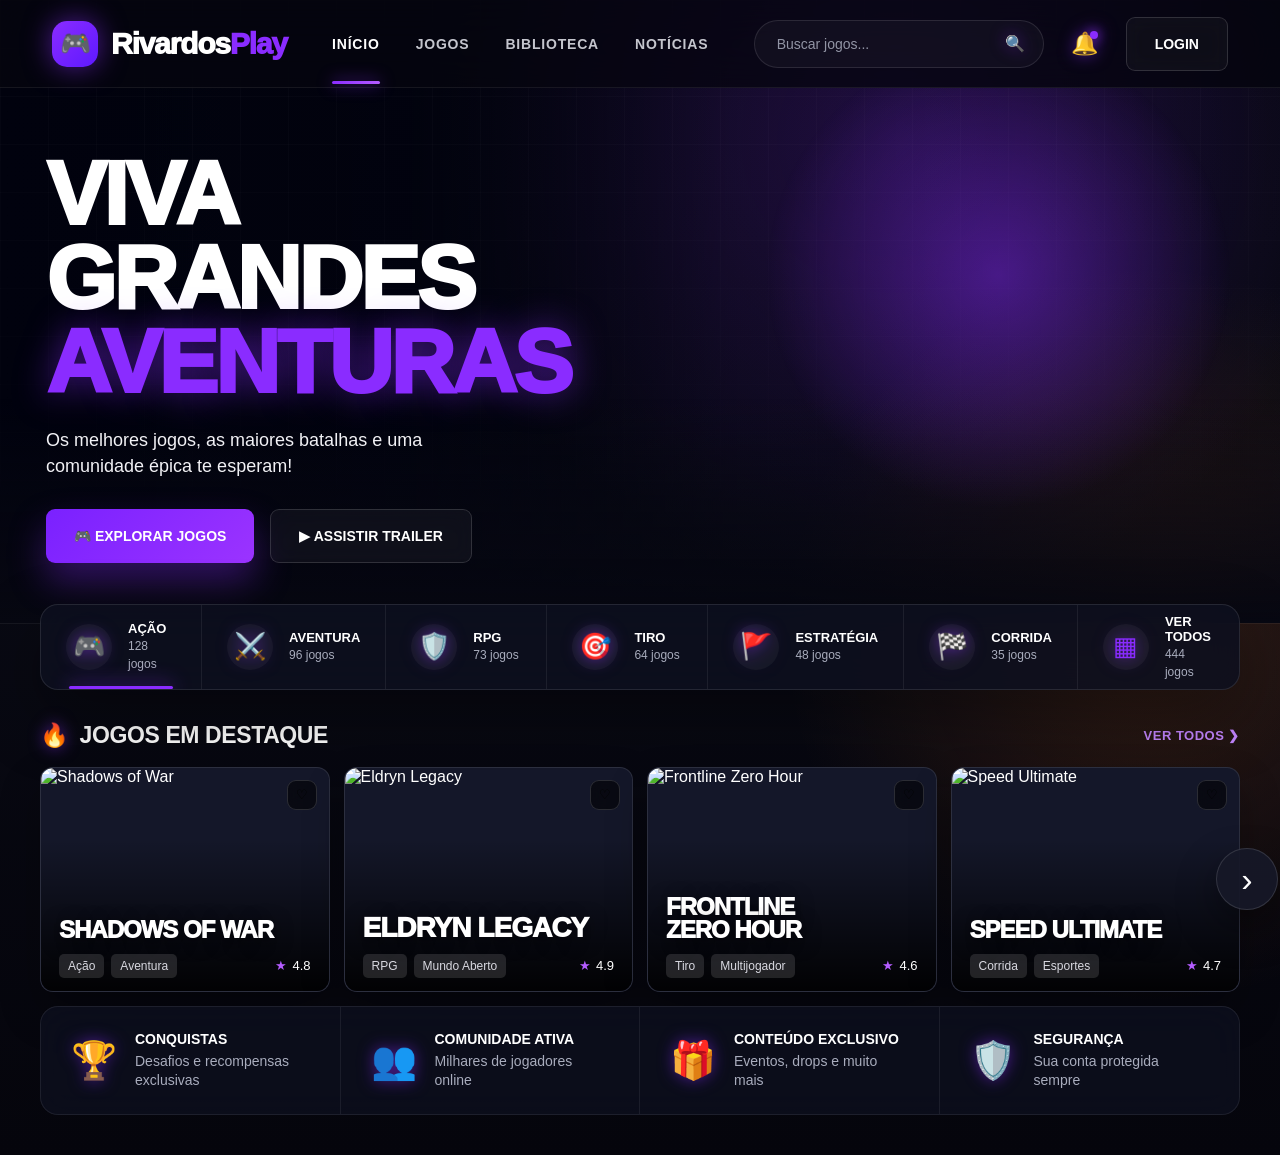
==== index.html @ 7f1980a7 "v01" ====
<!DOCTYPE html>
<html lang="pt-BR">
<head>
  <meta charset="UTF-8" />
  <meta name="viewport" content="width=device-width, initial-scale=1.0" />
  <title>RivardosPlay — Site de Jogos</title>
  <link rel="stylesheet" href="style.css" />
</head>
<body>
   <header class="topbar">
    <div class="logo">
      <div class="logo-icon">🎮</div>
      <div>Rivardos<span>Play</span></div>
    </div>

    <nav class="nav">
      <a href="index.html" class="active">Início</a>
      <a href="games.html">Jogos</a>
      <a href="library.html">Biblioteca</a>
      <a href="news.html">Notícias</a>
    </nav>

    <div class="mobile-menu">☰</div>

    <div class="top-actions">
      <label class="search">
        <input type="text" id="searchInput" placeholder="Buscar jogos..." />
        <span>🔍</span>
      </label>

      <div class="bell">🔔</div>

<div class="user-panel" id="userPanel" style="display: none;">
          <div class="user">
            <div class="avatar" id="userAvatar">🛡️</div>
            <div class="user-info-clickable" id="userInfoClickable">
              <strong id="userName">PlayerOne</strong>
              <small>Nível <span id="userLevel">24</span></small>
            </div>
          </div>
          <button id="logoutBtn" title="Sair" style="background: none; border: none; font-size: 18px; cursor: pointer; margin-left: 8px;">🚪</button>
        </div>

        <!-- Player Info Panel -->
        <div class="player-info-panel" id="playerInfoPanel">
          <div class="player-info-header">
            <h3>Informações do Jogador</h3>
            <div class="header-actions">
              <button id="editPlayerInfo" class="edit-btn">Editar</button>
              <button id="closePlayerInfo" class="close-btn">×</button>
            </div>
          </div>
          <div class="player-info-content">
            <div class="info-item">
              <span class="info-label">Nome de Usuário:</span>
              <span class="info-value display-value" id="playerUsernameDisplay"></span>
              <input type="text" class="edit-input" id="editUsername" placeholder="Nome de usuário" />
            </div>
            <div class="info-item">
              <span class="info-label">Email:</span>
              <span class="info-value display-value" id="playerEmailDisplay"></span>
              <input type="email" class="edit-input" id="editEmail" placeholder="Email" />
            </div>
            <div class="info-item">
              <span class="info-label">Nível:</span>
              <span class="info-value display-value" id="playerLevelDisplay"></span>
            </div>
            <div class="info-item">
              <span class="info-label">Avatar:</span>
              <span class="info-value display-value" id="playerAvatarDisplay"></span>
              <select class="edit-input" id="editAvatar">
                <option value="🛡️">🛡️ Escudo</option>
                <option value="⚔️">⚔️ Espada</option>
                <option value="🎯">🎯 Alvo</option>
                <option value="🏁">🏁 Bandeira</option>
                <option value="🚩">🚩 Sinal</option>
                <option value="🎮">🎮 Controle</option>
                <option value="💎">💎 Diamante</option>
                <option value="👑">👑 Coroa</option>
                <option value="🎪">🎪 Palhaço</option>
                <option value="🚀">🚀 Foguete</option>
                <option value="👾">👾 Alienígena</option>
                <option value="👻">👻 Fantasma</option>
              </select>
            </div>
            <div class="info-item">
              <span class="info-label">XP Atual:</span>
              <span class="info-value display-value" id="playerXpDisplay">1250/1500</span>
            </div>
            <div class="info-item">
              <span class="info-label">Jogos Favoritos:</span>
              <span class="info-value display-value" id="playerFavoritesDisplay"></span>
            </div>
            <div class="info-item">
              <span class="info-label">Horas Jogadas:</span>
              <span class="info-value display-value" id="playerHoursDisplay"></span>
            </div>
          </div>
          <div class="player-info-footer">
            <button id="savePlayerInfo" class="btn btn-primary">Salvar</button>
            <button id="cancelEditPlayerInfo" class="btn btn-ghost">Cancelar</button>
          </div>
        </div>

      <a href="admin.html" class="btn btn-ghost" id="adminLink" style="display: none;">Admin</a>
      <a href="login.html" class="btn btn-ghost" id="loginBtn">Login</a>
    </div>
  </header>

  <main>
    <section class="hero">
      <div class="container">
        <div class="hero-content">
          <h1>Viva grandes <span>aventuras</span></h1>
          <p>Os melhores jogos, as maiores batalhas e uma comunidade épica te esperam!</p>

          <div class="hero-buttons">
            <a href="#games" class="btn btn-primary">🎮 Explorar jogos</a>
            <a href="#" class="btn btn-ghost">▶ Assistir trailer</a>
          </div>
        </div>
      </div>
    </section>

    <div class="container">
      <section class="category-bar">
        <div class="cat active" data-filter="all">
          <div class="cat-icon">🎮</div>
          <div><strong>Ação</strong><small>128 jogos</small></div>
        </div>
        <div class="cat" data-filter="aventura">
          <div class="cat-icon">⚔️</div>
          <div><strong>Aventura</strong><small>96 jogos</small></div>
        </div>
        <div class="cat" data-filter="rpg">
          <div class="cat-icon">🛡️</div>
          <div><strong>RPG</strong><small>73 jogos</small></div>
        </div>
        <div class="cat" data-filter="tiro">
          <div class="cat-icon">🎯</div>
          <div><strong>Tiro</strong><small>64 jogos</small></div>
        </div>
        <div class="cat" data-filter="estrategia">
          <div class="cat-icon">🚩</div>
          <div><strong>Estratégia</strong><small>48 jogos</small></div>
        </div>
        <div class="cat" data-filter="corrida">
          <div class="cat-icon">🏁</div>
          <div><strong>Corrida</strong><small>35 jogos</small></div>
        </div>
        <div class="cat" data-filter="all">
          <div class="cat-icon">▦</div>
          <div><strong>Ver todos</strong><small>444 jogos</small></div>
        </div>
      </section>

      <section id="games">
        <div class="section-head">
          <h2 class="section-title"><span>🔥</span> Jogos em destaque</h2>
          <a href="#" class="view-all">VER TODOS ❯</a>
        </div>

        <div class="games-grid" id="gamesGrid">
          <article class="game-card" data-name="Shadows of War" data-category="acao aventura">
            <img src="https://images.unsplash.com/photo-1542751110-97427bbecf20?auto=format&fit=crop&w=900&q=90" alt="Shadows of War">
            <button class="favorite">♡</button>
            <div class="game-info">
              <h3 class="game-title small">Shadows of War</h3>
              <div class="meta">
                <div class="tags"><span class="tag">Ação</span><span class="tag">Aventura</span></div>
                <div class="rating"><span>★</span> 4.8</div>
              </div>
            </div>
          </article>

          <article class="game-card" data-name="Eldryn Legacy" data-category="rpg aventura">
            <img src="https://images.unsplash.com/photo-1518709268805-4e9042af2176?auto=format&fit=crop&w=900&q=90" alt="Eldryn Legacy">
            <button class="favorite">♡</button>
            <div class="game-info">
              <h3 class="game-title">Eldryn Legacy</h3>
              <div class="meta">
                <div class="tags"><span class="tag">RPG</span><span class="tag">Mundo Aberto</span></div>
                <div class="rating"><span>★</span> 4.9</div>
              </div>
            </div>
          </article>

          <article class="game-card" data-name="Frontline Zero Hour" data-category="tiro acao">
            <img src="https://images.unsplash.com/photo-1560253023-3ec5d502959f?auto=format&fit=crop&w=900&q=90" alt="Frontline Zero Hour">
            <button class="favorite">♡</button>
            <div class="game-info">
              <h3 class="game-title small">Frontline <br>Zero Hour</h3>
              <div class="meta">
                <div class="tags"><span class="tag">Tiro</span><span class="tag">Multijogador</span></div>
                <div class="rating"><span>★</span> 4.6</div>
              </div>
            </div>
          </article>

          <article class="game-card" data-name="Speed Ultimate" data-category="corrida">
            <img src="https://images.unsplash.com/photo-1503736334956-4c8f8e92946d?auto=format&fit=crop&w=900&q=90" alt="Speed Ultimate">
            <button class="favorite">♡</button>
            <div class="game-info">
              <h3 class="game-title small">Speed Ultimate</h3>
              <div class="meta">
                <div class="tags"><span class="tag">Corrida</span><span class="tag">Esportes</span></div>
                <div class="rating"><span>★</span> 4.7</div>
              </div>
            </div>
          </article>

          <button class="side-arrow" id="shuffleBtn">›</button>
        </div>
      </section>

      <section class="features">
        <div class="feature">
          <div class="feature-icon">🏆</div>
          <div><strong>Conquistas</strong><p>Desafios e recompensas exclusivas</p></div>
        </div>
        <div class="feature">
          <div class="feature-icon">👥</div>
          <div><strong>Comunidade ativa</strong><p>Milhares de jogadores online</p></div>
        </div>
        <div class="feature">
          <div class="feature-icon">🎁</div>
          <div><strong>Conteúdo exclusivo</strong><p>Eventos, drops e muito mais</p></div>
        </div>
        <div class="feature">
          <div class="feature-icon">🛡️</div>
          <div><strong>Segurança</strong><p>Sua conta protegida sempre</p></div>
        </div>
      </section>
    </div>
  </main>

  <script src="script.js"></script>
</body>
</html>
---- style.css ----
* {
  margin: 0;
  padding: 0;
  box-sizing: border-box;
  font-family: Inter, Arial, Helvetica, sans-serif;
}

:root {
  --bg: #070812;
  --bg-soft: #0d0f1d;
  --card: rgba(18, 21, 37, 0.82);
  --card-border: rgba(255, 255, 255, 0.09);
  --text: #ffffff;
  --muted: #a9adbd;
  --purple: #8a2cff;
  --purple-2: #b45cff;
  --orange: #ff7a1a;
  --glass: rgba(10, 12, 25, 0.72);
}

body {
  background:
    radial-gradient(circle at 70% 12%, rgba(138, 44, 255, 0.25), transparent 34%),
    radial-gradient(circle at 90% 55%, rgba(255, 122, 26, 0.16), transparent 28%),
    linear-gradient(180deg, #070812 0%, #090a14 45%, #05050c 100%);
  color: var(--text);
  min-height: 100vh;
  overflow-x: hidden;
}

body::before {
  content: "";
  position: fixed;
  inset: 0;
  background-image:
    linear-gradient(rgba(255,255,255,0.025) 1px, transparent 1px),
    linear-gradient(90deg, rgba(255,255,255,0.025) 1px, transparent 1px);
  background-size: 48px 48px;
  pointer-events: none;
  mask-image: linear-gradient(to bottom, black, transparent 72%);
  z-index: -1;
}

.topbar {
  height: 88px;
  padding: 0 52px;
  display: flex;
  align-items: center;
  justify-content: space-between;
  background: rgba(4, 5, 13, 0.78);
  backdrop-filter: blur(22px);
  border-bottom: 1px solid rgba(255,255,255,0.07);
  position: sticky;
  top: 0;
  z-index: 20;
}

.logo {
  display: flex;
  align-items: center;
  gap: 13px;
  font-size: 30px;
  font-weight: 950;
  letter-spacing: -1.2px;
}

.logo-icon {
  width: 46px;
  height: 46px;
  display: grid;
  place-items: center;
  border-radius: 15px;
  background: linear-gradient(135deg, var(--purple), #5e19ff);
  box-shadow: 0 0 28px rgba(138, 44, 255, .55);
  font-size: 25px;
  color: var(--purple);
}

.logo span:last-child {
  color: var(--purple);
}

.bell, .search span, .cat-icon, .feature-icon, .section-title span, #logoutBtn {
  color: var(--purple);
  filter: drop-shadow(0 0 8px rgba(138, 44, 255, 0.5));
}

.nav {
  display: flex;
  align-items: center;
  gap: 36px;
}

.nav a {
  color: #c4c5cd;
  text-decoration: none;
  font-size: 14px;
  font-weight: 800;
  letter-spacing: .8px;
  text-transform: uppercase;
  position: relative;
  transition: .25s;
}

.nav a:hover,
.nav a.active {
  color: #fff;
}

.nav a.active::after {
  content: "";
  position: absolute;
  left: 0;
  right: 0;
  bottom: -32px;
  height: 3px;
  border-radius: 20px;
  background: linear-gradient(90deg, var(--purple), var(--purple-2));
  box-shadow: 0 0 16px rgba(138,44,255,.8);
}

.top-actions {
  display: flex;
  align-items: center;
  gap: 20px;
}

.search {
  width: 290px;
  height: 48px;
  border-radius: 999px;
  border: 1px solid rgba(255,255,255,.11);
  background: rgba(255,255,255,.035);
  display: flex;
  align-items: center;
  padding: 0 18px 0 22px;
}

.search input {
  flex: 1;
  border: 0;
  outline: 0;
  background: transparent;
  color: #fff;
  font-size: 14px;
}

.search input::placeholder { color: #9295a5; }

.bell {
  width: 42px;
  height: 42px;
  border-radius: 50%;
  display: grid;
  place-items: center;
  color: #fff;
  font-size: 22px;
  position: relative;
}

.bell::after {
  content: "";
  position: absolute;
  right: 8px;
  top: 8px;
  width: 8px;
  height: 8px;
  border-radius: 50%;
  background: var(--purple);
  box-shadow: 0 0 12px var(--purple);
}

.user {
  display: flex;
  align-items: center;
  gap: 12px;
}

.avatar {
  width: 54px;
  height: 54px;
  border-radius: 50%;
  background:
    radial-gradient(circle at 50% 35%, #a25bff, transparent 28%),
    linear-gradient(145deg, #11172b, #05060c);
  border: 2px solid rgba(138,44,255,.7);
  box-shadow: 0 0 24px rgba(138,44,255,.42);
  display: grid;
  place-items: center;
  font-size: 27px;
}

.user strong { display: block; font-size: 14px; }
.user small { color: var(--muted); }

.container {
  width: min(1380px, calc(100% - 80px));
  margin: 0 auto;
}

.hero {
  min-height: 430px;
  display: grid;
  grid-template-columns: 43% 57%;
  align-items: center;
  position: relative;
  overflow: hidden;
  border-bottom: 1px solid rgba(255,255,255,.06);
}

.hero::before {
  content: "";
  position: absolute;
  inset: 0;
  background:
    linear-gradient(90deg, #070812 0%, rgba(7,8,18,.9) 32%, rgba(7,8,18,.25) 57%, rgba(7,8,18,.1) 100%),
    url('https://images.unsplash.com/photo-1542751371-adc38448a05e?auto=format&fit=crop&w=1800&q=90') center right / cover;
  filter: saturate(1.1) contrast(1.05);
  z-index: -2;
}

.hero::after {
  content: "";
  position: absolute;
  inset: 0;
  background:
    radial-gradient(circle at 78% 35%, rgba(138,44,255,.42), transparent 22%),
    linear-gradient(180deg, transparent 58%, var(--bg) 100%);
  z-index: -1;
}

.hero-content {
  padding: 64px 0 60px 6px;
}

.hero h1 {
  font-size: clamp(54px, 7vw, 96px);
  line-height: .94;
  letter-spacing: -3px;
  font-weight: 1000;
  max-width: 620px;
  text-transform: uppercase;
}

.hero h1 span {
  display: block;
  color: var(--purple);
  text-shadow: 0 0 35px rgba(138,44,255,.5);
}

.hero p {
  margin-top: 22px;
  color: #f1f1f5;
  font-size: 18px;
  line-height: 1.45;
  max-width: 440px;
}

.hero-buttons {
  margin-top: 30px;
  display: flex;
  gap: 16px;
  flex-wrap: wrap;
}

.btn {
  height: 54px;
  padding: 0 28px;
  border-radius: 9px;
  border: 1px solid rgba(255,255,255,.14);
  display: inline-flex;
  align-items: center;
  gap: 10px;
  color: #fff;
  text-decoration: none;
  font-weight: 900;
  font-size: 14px;
  text-transform: uppercase;
  transition: .22s;
  cursor: pointer;
}

.btn-primary {
  background: linear-gradient(135deg, #7a21ff, #9b33ff);
  border: 0;
  box-shadow: 0 18px 36px rgba(138,44,255,.34);
}

.btn-ghost {
  background: rgba(255,255,255,.045);
  backdrop-filter: blur(10px);
}

.btn:hover {
  transform: translateY(-3px);
  filter: brightness(1.12);
}

.category-bar {
  transform: translateY(-20px);
  display: grid;
  grid-template-columns: repeat(7, 1fr);
  gap: 0;
  background: rgba(13, 15, 30, 0.87);
  border: 1px solid rgba(255,255,255,.1);
  border-radius: 18px;
  overflow: hidden;
  backdrop-filter: blur(20px);
  box-shadow: 0 26px 65px rgba(0,0,0,.35);
}

.cat {
  min-height: 84px;
  display: flex;
  align-items: center;
  gap: 16px;
  padding: 0 25px;
  border-right: 1px solid rgba(255,255,255,.07);
  cursor: pointer;
  position: relative;
  transition: .25s;
}

.cat:last-child { border-right: 0; }
.cat:hover { background: rgba(138,44,255,.11); }
.cat.active::after {
  content: "";
  position: absolute;
  left: 28px;
  right: 28px;
  bottom: 0;
  height: 3px;
  border-radius: 999px;
  background: var(--purple);
  box-shadow: 0 0 20px var(--purple);
}

.cat-icon {
  width: 46px;
  height: 46px;
  min-width: 46px;
  border-radius: 50%;
  display: grid;
  place-items: center;
  font-size: 26px;
  color: var(--purple-2);
  background: rgba(255,255,255,.045);
}

.cat strong {
  display: block;
  font-size: 13px;
  text-transform: uppercase;
}

.cat small {
  color: var(--muted);
  font-size: 12px;
}

.section-head {
  margin-top: 12px;
  margin-bottom: 18px;
  display: flex;
  align-items: center;
  justify-content: space-between;
}

.section-title {
  display: flex;
  align-items: center;
  gap: 11px;
  font-size: 23px;
  text-transform: uppercase;
  letter-spacing: -.4px;
}

.section-title span {
  color: var(--purple);
  filter: drop-shadow(0 0 14px rgba(138,44,255,.75));
}

.view-all {
  color: #c386ff;
  text-decoration: none;
  font-weight: 900;
  font-size: 13px;
  letter-spacing: .5px;
}

.games-grid {
  display: grid;
  grid-template-columns: repeat(4, 1fr);
  gap: 14px;
  position: relative;
}

.admin-panel {
  margin-top: 24px;
  background: rgba(13, 15, 30, 0.92);
  border: 1px solid rgba(255,255,255,.08);
  border-radius: 18px;
  padding: 26px;
  box-shadow: 0 18px 38px rgba(0,0,0,.28);
}

.admin-warning {
  margin-bottom: 18px;
  color: #ffc769;
  font-size: 14px;
}

.admin-actions {
  display: flex;
  justify-content: flex-end;
  margin-bottom: 18px;
}

.admin-table-wrapper {
  overflow-x: auto;
}

.admin-table {
  width: 100%;
  border-collapse: collapse;
  min-width: 860px;
}

.admin-table th,
.admin-table td {
  padding: 14px 16px;
  color: #d8d8e0;
  font-size: 14px;
  border-bottom: 1px solid rgba(255,255,255,.08);
}

.admin-table th {
  text-align: left;
  text-transform: uppercase;
  letter-spacing: .4px;
  color: #9b9bc7;
}

.admin-table tbody tr:hover {
  background: rgba(255,255,255,.03);
}

.admin-table td button {
  font-size: 12px;
  padding: 8px 10px;
}

.game-card {
  height: 225px;
  border-radius: 13px;
  overflow: hidden;
  position: relative;
  background: #141729;
  border: 1px solid rgba(255,255,255,.1);
  box-shadow: 0 20px 40px rgba(0,0,0,.28);
  cursor: pointer;
  transition: .28s ease;
}

.game-card:hover {
  transform: translateY(-7px) scale(1.012);
  border-color: rgba(138,44,255,.65);
  box-shadow: 0 24px 60px rgba(138,44,255,.19);
}

.game-card img {
  width: 100%;
  height: 100%;
  object-fit: cover;
  transition: .35s ease;
  filter: saturate(1.1) contrast(1.08);
}

.game-card:hover img { transform: scale(1.07); }

.game-card::after {
  content: "";
  position: absolute;
  inset: 0;
  background: linear-gradient(180deg, transparent 32%, rgba(0,0,0,.92) 100%);
}

.favorite {
  position: absolute;
  top: 12px;
  right: 12px;
  z-index: 2;
  width: 30px;
  height: 30px;
  border-radius: 9px;
  display: grid;
  place-items: center;
  background: rgba(0,0,0,.55);
  border: 1px solid rgba(255,255,255,.14);
  backdrop-filter: blur(12px);
  transition: .2s;
}

.favorite.active,
.favorite:hover {
  background: rgba(138,44,255,.85);
}

.game-info {
  position: absolute;
  left: 18px;
  right: 18px;
  bottom: 13px;
  z-index: 2;
}

.game-title {
  font-size: 28px;
  font-weight: 1000;
  line-height: .95;
  letter-spacing: -1px;
  text-transform: uppercase;
  text-shadow: 0 4px 18px rgba(0,0,0,.65);
}

.game-title.small { font-size: 24px; }

.meta {
  margin-top: 12px;
  display: flex;
  align-items: center;
  justify-content: space-between;
  gap: 12px;
}

.tags {
  display: flex;
  gap: 7px;
  flex-wrap: wrap;
}

.tag {
  padding: 5px 9px;
  border-radius: 5px;
  background: rgba(255,255,255,.12);
  color: #d8d8e0;
  font-size: 12px;
}

.rating {
  color: #fff;
  font-size: 13px;
  display: flex;
  align-items: center;
  gap: 5px;
  white-space: nowrap;
}

.rating span { color: var(--purple-2); }

.features {
  margin-top: 14px;
  margin-bottom: 40px;
  display: grid;
  grid-template-columns: repeat(4, 1fr);
  background: rgba(13, 15, 30, 0.8);
  border: 1px solid rgba(255,255,255,.08);
  border-radius: 18px;
  overflow: hidden;
  backdrop-filter: blur(16px);
}

.feature {
  min-height: 104px;
  display: flex;
  align-items: center;
  gap: 18px;
  padding: 24px 30px;
  border-right: 1px solid rgba(255,255,255,.07);
}

.feature:last-child { border-right: 0; }

.feature-icon {
  color: var(--purple);
  font-size: 37px;
  filter: drop-shadow(0 0 15px rgba(138,44,255,.65));
}

.feature strong {
  display: block;
  font-size: 14px;
  text-transform: uppercase;
  margin-bottom: 5px;
}

.feature p {
  color: var(--muted);
  font-size: 14px;
  line-height: 1.35;
}

.side-arrow {
  position: absolute;
  right: -38px;
  top: 50%;
  transform: translateY(-50%);
  width: 62px;
  height: 62px;
  border-radius: 50%;
  border: 1px solid rgba(255,255,255,.13);
  background: rgba(22,24,40,.92);
  color: #fff;
  font-size: 34px;
  display: grid;
  place-items: center;
  box-shadow: 0 18px 40px rgba(0,0,0,.4);
  cursor: pointer;
  z-index: 8;
}

.auth-section {
  margin-top: 40px;
  padding: 30px;
  background: rgba(13, 15, 30, 0.87);
  border: 1px solid rgba(255,255,255,.1);
  border-radius: 18px;
  backdrop-filter: blur(20px);
}

.auth-container {
  max-width: 400px;
  margin: 0 auto;
}

.auth-tabs {
  display: flex;
  gap: 8px;
  margin-bottom: 20px;
  background: rgba(255,255,255,.04);
  border-radius: 10px;
  padding: 6px;
}

.auth-tab {
  flex: 1;
  padding: 12px;
  background: transparent;
  border: 0;
  border-radius: 6px;
  color: var(--muted);
  font-weight: 700;
  cursor: pointer;
  transition: .25s;
}

.auth-tab.active {
  background: linear-gradient(135deg, var(--purple), var(--purple-2));
  color: #fff;
}

.auth-form {
  display: none;
  flex-direction: column;
  gap: 15px;
}

.auth-form.active {
  display: flex;
}

.form-group input {
  width: 100%;
  height: 48px;
  padding: 0 16px;
  border-radius: 9px;
  border: 1px solid rgba(255,255,255,.14);
  background: rgba(255,255,255,.045);
  color: #fff;
  font-size: 14px;
  outline: 0;
}

.form-group input::placeholder {
  color: #9295a5;
}

.auth-form .btn {
  width: 100%;
  justify-content: center;
}

.bell, .search span, .cat-icon, .feature-icon, .section-title span, #logoutBtn {
  color: var(--purple);
  filter: drop-shadow(0 0 8px rgba(138, 44, 255, 0.5));
}

.player-info-panel {
  position: fixed;
  top: 88px;
  right: 0;
  width: 350px;
  height: calc(100vh - 88px);
  background: rgba(13, 15, 30, 0.95);
  border-left: 1px solid rgba(255,255,255,.1);
  backdrop-filter: blur(20px);
  transform: translateX(100%);
  transition: transform 0.3s cubic-bezier(0.4, 0, 0.2, 1);
  z-index: 1000;
  overflow-y: auto;
}

.player-info-panel.active {
  transform: translateX(0);
}

.player-info-header {
  display: flex;
  justify-content: space-between;
  align-items: center;
  padding: 20px;
  border-bottom: 1px solid rgba(255,255,255,.08);
}

.player-info-header h3 {
  color: var(--purple);
  font-size: 18px;
  margin: 0;
}

.close-btn {
  background: none;
  border: none;
  color: var(--muted);
  font-size: 24px;
  cursor: pointer;
  width: 30px;
  height: 30px;
  display: flex;
  align-items: center;
  justify-content: center;
}

.close-btn:hover {
  color: #fff;
  transform: rotate(90deg);
}

.player-info-content {
  padding: 20px;
}

.info-item {
  display: flex;
  justify-content: space-between;
  padding: 12px 0;
  border-bottom: 1px solid rgba(255,255,255,.05);
  position: relative;
}

.info-item:last-child {
  border-bottom: none;
}

.info-label {
  color: var(--muted);
  font-weight: 600;
  min-width: 120px;
}

.info-value {
  color: var(--text);
  font-weight: 700;
  flex: 1;
  text-align: right;
}

/* Edit input styles */
.edit-input {
  display: none; /* Hidden by default */
  margin-left: 10px;
  padding: 6px 10px;
  border: 1px solid rgba(255,255,255,.2);
  border-radius: 4px;
  background: rgba(255,255,255,.05);
  color: var(--text);
  font-size: 14px;
  width: 150px;
  box-sizing: border-box;
}

.edit-input:focus {
  outline: none;
  border-color: var(--purple);
  box-shadow: 0 0 0 2px rgba(138,44,255,.3);
}

.edit-input[disabled] {
  background: rgba(255,255,255,.02);
  cursor: not-allowed;
  opacity: 0.7;
}

/* Select specific styling */
.edit-input[aria-label="Avatar"] {
  width: auto;
  min-width: 100px;
}

.header-actions {
  display: flex;
  justify-content: flex-end;
  gap: 10px;
}

.edit-btn {
  background: none;
  border: 1px solid var(--purple);
  color: var(--purple);
  padding: 6px 12px;
  border-radius: 4px;
  font-size: 13px;
  cursor: pointer;
  transition: all 0.2s;
}

.edit-btn:hover {
  background: var(--purple);
  color: #fff;
}

.player-info-footer {
  display: flex;
  justify-content: flex-end;
  gap: 10px;
  padding: 20px;
  border-top: 1px solid rgba(255,255,255,.08);
  margin-top: 20px;
}

.player-info-footer .btn {
  padding: 8px 16px;
  font-size: 13px;
}

/* Update user info clickable area */
.user-info-clickable {
  cursor: pointer;
  padding: 8px;
  border-radius: 6px;
  transition: background 0.2s;
  display: flex;
  align-items: center;
  gap: 8px;
}

.user-info-clickable:hover {
  background: rgba(138,44,255,.1);
}

/* Make avatar in info panel slightly larger */
#playerAvatarDisplay {
  font-size: 24px;
  margin-right: 8px;
}

.mobile-menu {
  display: none;
  font-size: 28px;
  cursor: pointer;
}

@media (max-width: 1180px) {
  .topbar { padding: 0 24px; }
  .nav { display: none; }
  .mobile-menu { display: block; }
  .search { width: 230px; }
  .category-bar { grid-template-columns: repeat(3, 1fr); }
  .games-grid { grid-template-columns: repeat(2, 1fr); }
  .features { grid-template-columns: repeat(2, 1fr); }
  .feature:nth-child(2) { border-right: 0; }
}

@media (max-width: 760px) {
  .container { width: min(100% - 28px, 1380px); }
  .topbar { height: auto; padding: 16px; gap: 14px; flex-wrap: wrap; }
  .top-actions { width: 100%; justify-content: space-between; }
  .search { width: 100%; order: 2; }
  .hero { grid-template-columns: 1fr; min-height: 520px; }
  .hero-content { padding-top: 80px; }
  .hero h1 { font-size: 52px; letter-spacing: -2px; }
  .category-bar { grid-template-columns: repeat(2, 1fr); transform: translateY(-12px); }
  .cat { padding: 0 15px; }
  .games-grid { grid-template-columns: 1fr; }
  .features { grid-template-columns: 1fr; }
  .feature { border-right: 0; border-bottom: 1px solid rgba(255,255,255,.07); }
  .feature:last-child { border-bottom: 0; }
  .side-arrow { display: none; }
  .auth-section { padding: 20px; }
  .auth-tabs { flex-wrap: wrap; }
}
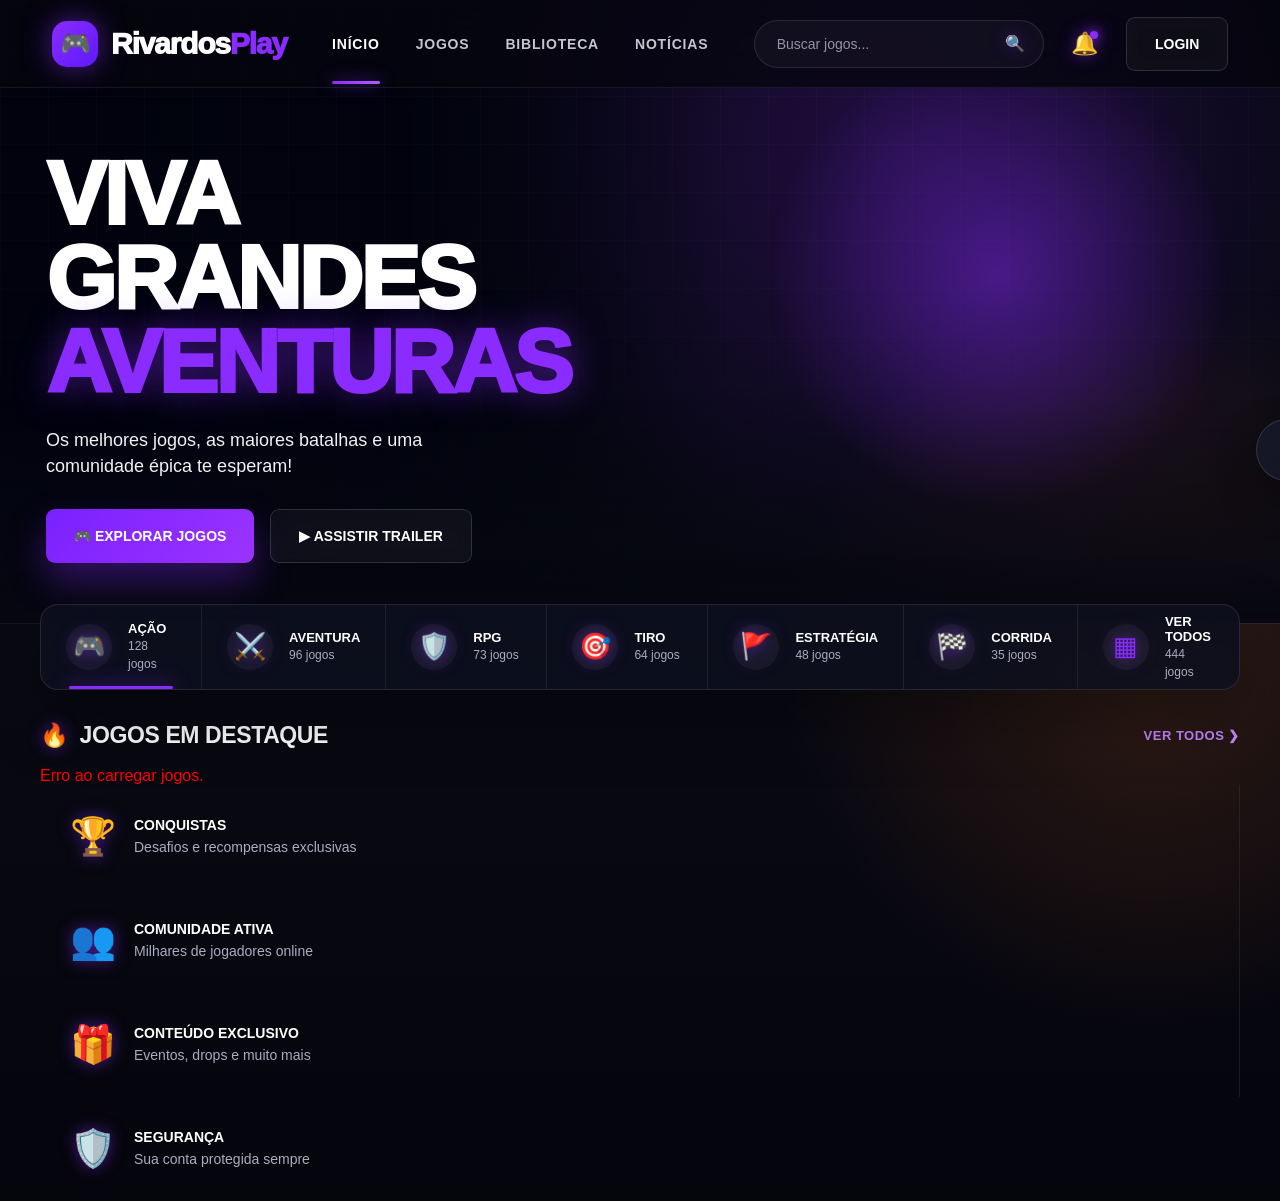
==== commit fbb194a3: "jogos funcionando" ====
--- a/index.html
+++ b/index.html
@@ -1,4 +1,4 @@
-<!DOCTYPE html>
+﻿<!DOCTYPE html>
 <html lang="pt-BR">
 <head>
   <meta charset="UTF-8" />
@@ -27,6 +27,8 @@
         <input type="text" id="searchInput" placeholder="Buscar jogos..." />
         <span>🔍</span>
       </label>
+
+      <a href="admin.html" class="btn btn-ghost" id="adminLink" style="display: none;">Admin</a>
 
       <div class="bell">🔔</div>
 
@@ -102,7 +104,6 @@
           </div>
         </div>
 
-      <a href="admin.html" class="btn btn-ghost" id="adminLink" style="display: none;">Admin</a>
       <a href="login.html" class="btn btn-ghost" id="loginBtn">Login</a>
     </div>
   </header>
@@ -154,64 +155,18 @@
         </div>
       </section>
 
-      <section id="games">
+            <section id="games">
         <div class="section-head">
           <h2 class="section-title"><span>🔥</span> Jogos em destaque</h2>
           <a href="#" class="view-all">VER TODOS ❯</a>
         </div>
 
         <div class="games-grid" id="gamesGrid">
-          <article class="game-card" data-name="Shadows of War" data-category="acao aventura">
-            <img src="https://images.unsplash.com/photo-1542751110-97427bbecf20?auto=format&fit=crop&w=900&q=90" alt="Shadows of War">
-            <button class="favorite">♡</button>
-            <div class="game-info">
-              <h3 class="game-title small">Shadows of War</h3>
-              <div class="meta">
-                <div class="tags"><span class="tag">Ação</span><span class="tag">Aventura</span></div>
-                <div class="rating"><span>★</span> 4.8</div>
-              </div>
-            </div>
-          </article>
+          <!-- Games will be loaded dynamically -->
+        </div>
 
-          <article class="game-card" data-name="Eldryn Legacy" data-category="rpg aventura">
-            <img src="https://images.unsplash.com/photo-1518709268805-4e9042af2176?auto=format&fit=crop&w=900&q=90" alt="Eldryn Legacy">
-            <button class="favorite">♡</button>
-            <div class="game-info">
-              <h3 class="game-title">Eldryn Legacy</h3>
-              <div class="meta">
-                <div class="tags"><span class="tag">RPG</span><span class="tag">Mundo Aberto</span></div>
-                <div class="rating"><span>★</span> 4.9</div>
-              </div>
-            </div>
-          </article>
-
-          <article class="game-card" data-name="Frontline Zero Hour" data-category="tiro acao">
-            <img src="https://images.unsplash.com/photo-1560253023-3ec5d502959f?auto=format&fit=crop&w=900&q=90" alt="Frontline Zero Hour">
-            <button class="favorite">♡</button>
-            <div class="game-info">
-              <h3 class="game-title small">Frontline <br>Zero Hour</h3>
-              <div class="meta">
-                <div class="tags"><span class="tag">Tiro</span><span class="tag">Multijogador</span></div>
-                <div class="rating"><span>★</span> 4.6</div>
-              </div>
-            </div>
-          </article>
-
-          <article class="game-card" data-name="Speed Ultimate" data-category="corrida">
-            <img src="https://images.unsplash.com/photo-1503736334956-4c8f8e92946d?auto=format&fit=crop&w=900&q=90" alt="Speed Ultimate">
-            <button class="favorite">♡</button>
-            <div class="game-info">
-              <h3 class="game-title small">Speed Ultimate</h3>
-              <div class="meta">
-                <div class="tags"><span class="tag">Corrida</span><span class="tag">Esportes</span></div>
-                <div class="rating"><span>★</span> 4.7</div>
-              </div>
-            </div>
-          </article>
-
-          <button class="side-arrow" id="shuffleBtn">›</button>
-        </div>
-      </section>
+        <button class="side-arrow" id="shuffleBtn">›</button>
+      </section
 
       <section class="features">
         <div class="feature">
@@ -236,4 +191,5 @@
 
   <script src="script.js"></script>
 </body>
-</html>+</html>
+
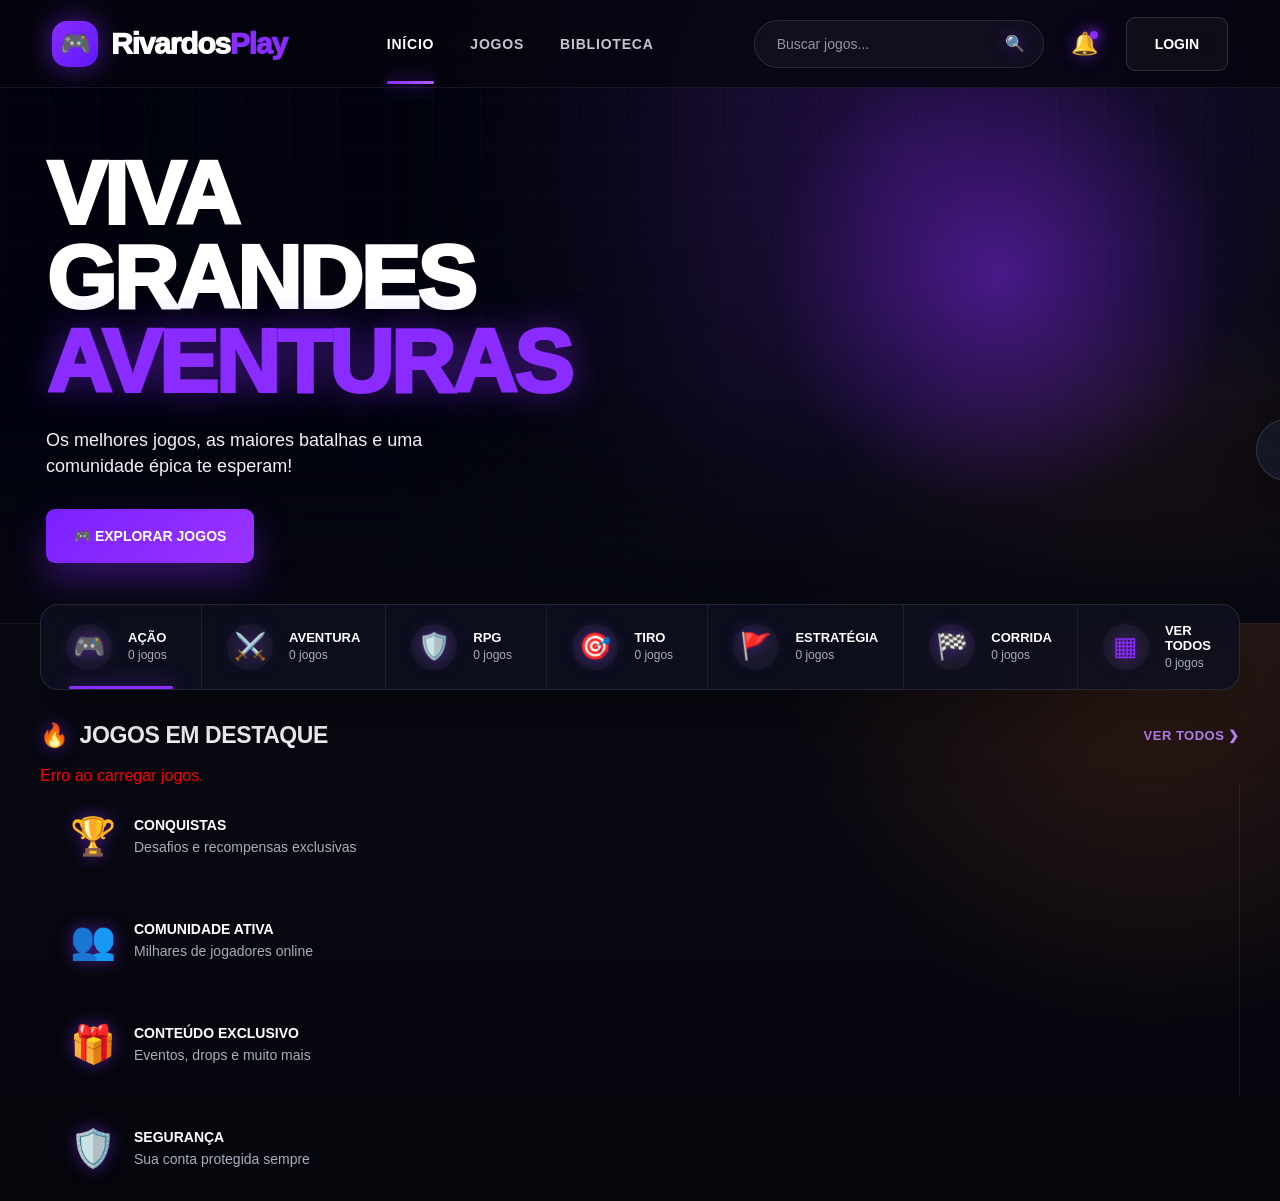
==== commit 18a7133c: "v03" ====
--- a/index.html
+++ b/index.html
@@ -17,7 +17,6 @@
       <a href="index.html" class="active">Início</a>
       <a href="games.html">Jogos</a>
       <a href="library.html">Biblioteca</a>
-      <a href="news.html">Notícias</a>
     </nav>
 
     <div class="mobile-menu">☰</div>
@@ -117,7 +116,6 @@
 
           <div class="hero-buttons">
             <a href="#games" class="btn btn-primary">🎮 Explorar jogos</a>
-            <a href="#" class="btn btn-ghost">▶ Assistir trailer</a>
           </div>
         </div>
       </div>
@@ -125,33 +123,33 @@
 
     <div class="container">
       <section class="category-bar">
-        <div class="cat active" data-filter="all">
+        <div class="cat active" data-filter="acao">
           <div class="cat-icon">🎮</div>
-          <div><strong>Ação</strong><small>128 jogos</small></div>
+          <div><strong>Ação</strong><small data-count-for="acao">0 jogos</small></div>
         </div>
         <div class="cat" data-filter="aventura">
           <div class="cat-icon">⚔️</div>
-          <div><strong>Aventura</strong><small>96 jogos</small></div>
+          <div><strong>Aventura</strong><small data-count-for="aventura">0 jogos</small></div>
         </div>
         <div class="cat" data-filter="rpg">
           <div class="cat-icon">🛡️</div>
-          <div><strong>RPG</strong><small>73 jogos</small></div>
+          <div><strong>RPG</strong><small data-count-for="rpg">0 jogos</small></div>
         </div>
         <div class="cat" data-filter="tiro">
           <div class="cat-icon">🎯</div>
-          <div><strong>Tiro</strong><small>64 jogos</small></div>
+          <div><strong>Tiro</strong><small data-count-for="tiro">0 jogos</small></div>
         </div>
         <div class="cat" data-filter="estrategia">
           <div class="cat-icon">🚩</div>
-          <div><strong>Estratégia</strong><small>48 jogos</small></div>
+          <div><strong>Estratégia</strong><small data-count-for="estrategia">0 jogos</small></div>
         </div>
         <div class="cat" data-filter="corrida">
           <div class="cat-icon">🏁</div>
-          <div><strong>Corrida</strong><small>35 jogos</small></div>
+          <div><strong>Corrida</strong><small data-count-for="corrida">0 jogos</small></div>
         </div>
         <div class="cat" data-filter="all">
           <div class="cat-icon">▦</div>
-          <div><strong>Ver todos</strong><small>444 jogos</small></div>
+          <div><strong>Ver todos</strong><small data-count-for="all">0 jogos</small></div>
         </div>
       </section>
 
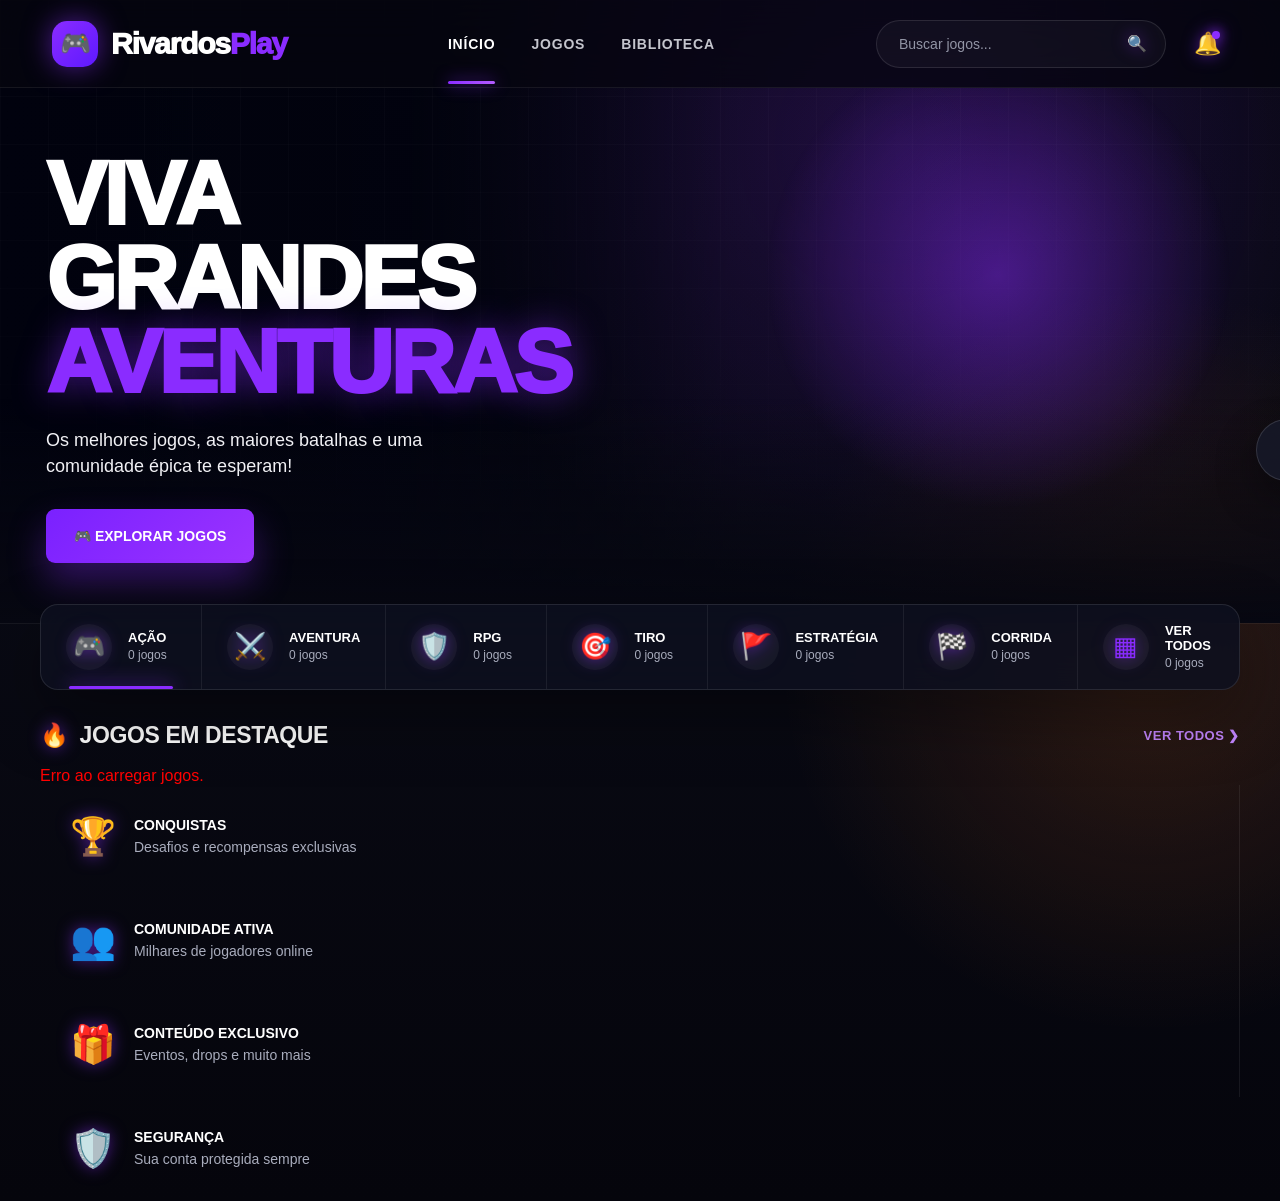
==== commit 91a0b0a2: "registro removido" ====
--- a/index.html
+++ b/index.html
@@ -14,9 +14,9 @@
     </div>
 
     <nav class="nav">
-      <a href="index.html" class="active">Início</a>
-      <a href="games.html">Jogos</a>
-      <a href="library.html">Biblioteca</a>
+      <a href="/" class="active">Início</a>
+      <a href="/games">Jogos</a>
+      <a href="/library">Biblioteca</a>
     </nav>
 
     <div class="mobile-menu">☰</div>
@@ -27,7 +27,7 @@
         <span>🔍</span>
       </label>
 
-      <a href="admin.html" class="btn btn-ghost" id="adminLink" style="display: none;">Admin</a>
+      <a href="/admin" class="btn btn-ghost" id="adminLink" style="display: none;">Admin</a>
 
       <div class="bell">🔔</div>
 
@@ -102,8 +102,6 @@
             <button id="cancelEditPlayerInfo" class="btn btn-ghost">Cancelar</button>
           </div>
         </div>
-
-      <a href="login.html" class="btn btn-ghost" id="loginBtn">Login</a>
     </div>
   </header>
 
@@ -191,3 +189,6 @@
 </body>
 </html>
 
+
+
+
--- a/style.css
+++ b/style.css
@@ -870,6 +870,12 @@
   cursor: pointer;
 }
 
+#embedModal iframe,
+#embedModal canvas {
+  max-width: 100%;
+  max-height: 100%;
+}
+
 @media (max-width: 1180px) {
   .topbar { padding: 0 24px; }
   .nav { display: none; }
@@ -884,18 +890,37 @@
 @media (max-width: 760px) {
   .container { width: min(100% - 28px, 1380px); }
   .topbar { height: auto; padding: 16px; gap: 14px; flex-wrap: wrap; }
-  .top-actions { width: 100%; justify-content: space-between; }
+  .logo { font-size: 24px; }
+  .logo-icon { width: 38px; height: 38px; font-size: 20px; }
+  .top-actions { width: 100%; justify-content: space-between; flex-wrap: wrap; gap: 12px; }
   .search { width: 100%; order: 2; }
+  .user { gap: 8px; }
+  .avatar { width: 42px; height: 42px; font-size: 20px; }
+  .user strong { font-size: 13px; }
+  .user small { font-size: 12px; }
+  .section-head { gap: 8px; flex-wrap: wrap; }
+  .section-head h1 { font-size: 28px; }
+  .section-title { font-size: 19px; }
   .hero { grid-template-columns: 1fr; min-height: 520px; }
   .hero-content { padding-top: 80px; }
   .hero h1 { font-size: 52px; letter-spacing: -2px; }
   .category-bar { grid-template-columns: repeat(2, 1fr); transform: translateY(-12px); }
   .cat { padding: 0 15px; }
   .games-grid { grid-template-columns: 1fr; }
+  .game-card { height: 205px; }
+  .game-title { font-size: 22px; }
+  .meta { margin-top: 8px; }
+  .tag { font-size: 11px; padding: 4px 7px; }
   .features { grid-template-columns: 1fr; }
   .feature { border-right: 0; border-bottom: 1px solid rgba(255,255,255,.07); }
   .feature:last-child { border-bottom: 0; }
   .side-arrow { display: none; }
   .auth-section { padding: 20px; }
   .auth-tabs { flex-wrap: wrap; }
-}+  .player-info-panel { width: calc(100vw - 20px); right: 10px; top: 80px; max-height: calc(100vh - 90px); overflow: auto; }
+  .info-item { flex-direction: column; align-items: flex-start; gap: 4px; }
+  .info-value { text-align: left; }
+  .edit-input { margin-left: 0; width: 100%; }
+  #embedGameName { font-size: 18px; margin-bottom: 0.6rem !important; padding: 0 52px; }
+  #closeEmbedModal { top: 6px !important; right: 12px !important; font-size: 2.2rem !important; }
+}
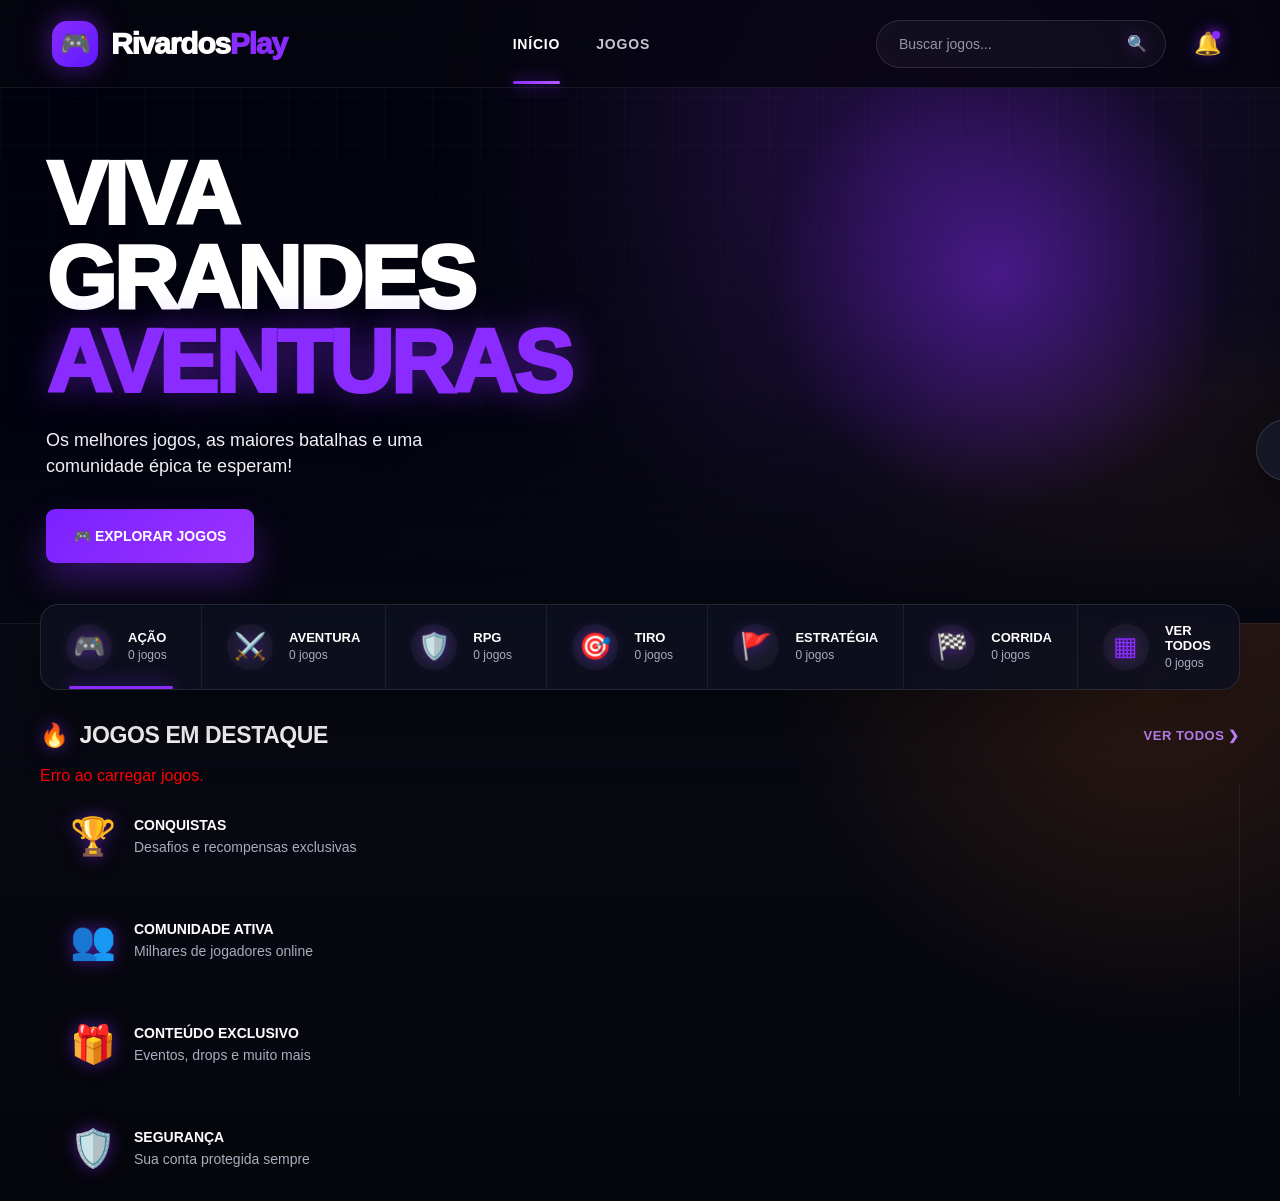
==== commit 24754323: "login ocultado, bug resolvido" ====
--- a/index.html
+++ b/index.html
@@ -16,7 +16,6 @@
     <nav class="nav">
       <a href="/" class="active">Início</a>
       <a href="/games">Jogos</a>
-      <a href="/library">Biblioteca</a>
     </nav>
 
     <div class="mobile-menu">☰</div>
--- a/style.css
+++ b/style.css
@@ -26,6 +26,18 @@
   color: var(--text);
   min-height: 100vh;
   overflow-x: hidden;
+  margin: 0;
+  padding: 0;
+}
+
+body:has(#embedModal[style*="display: flex"]) {
+  overflow: hidden !important;
+  height: 100vh;
+}
+
+html:has(body #embedModal[style*="display: flex"]) {
+  overflow: hidden !important;
+  height: 100vh;
 }
 
 body::before {
@@ -874,6 +886,45 @@
 #embedModal canvas {
   max-width: 100%;
   max-height: 100%;
+  width: 100% !important;
+  height: 100% !important;
+  border: none !important;
+  margin: 0 !important;
+  padding: 0 !important;
+  object-fit: contain;
+}
+
+#embedModal {
+  --webkit-app-region: no-drag;
+}
+
+#embedModal:fullscreen {
+  width: 100vw;
+  height: 100vh;
+  max-width: 100vw;
+  max-height: 100vh;
+  position: fixed;
+  top: 0;
+  left: 0;
+  margin: 0;
+  padding: 0;
+  border: 0;
+}
+
+#embedModal:fullscreen #embedContainer {
+  width: 100vw;
+  height: 100vh;
+  margin: 0;
+  padding: 0;
+  border: 0;
+}
+
+#embedModal iframe {
+  cursor: auto;
+}
+
+#embedModal.pointer-locked iframe {
+  cursor: none !important;
 }
 
 @media (max-width: 1180px) {
